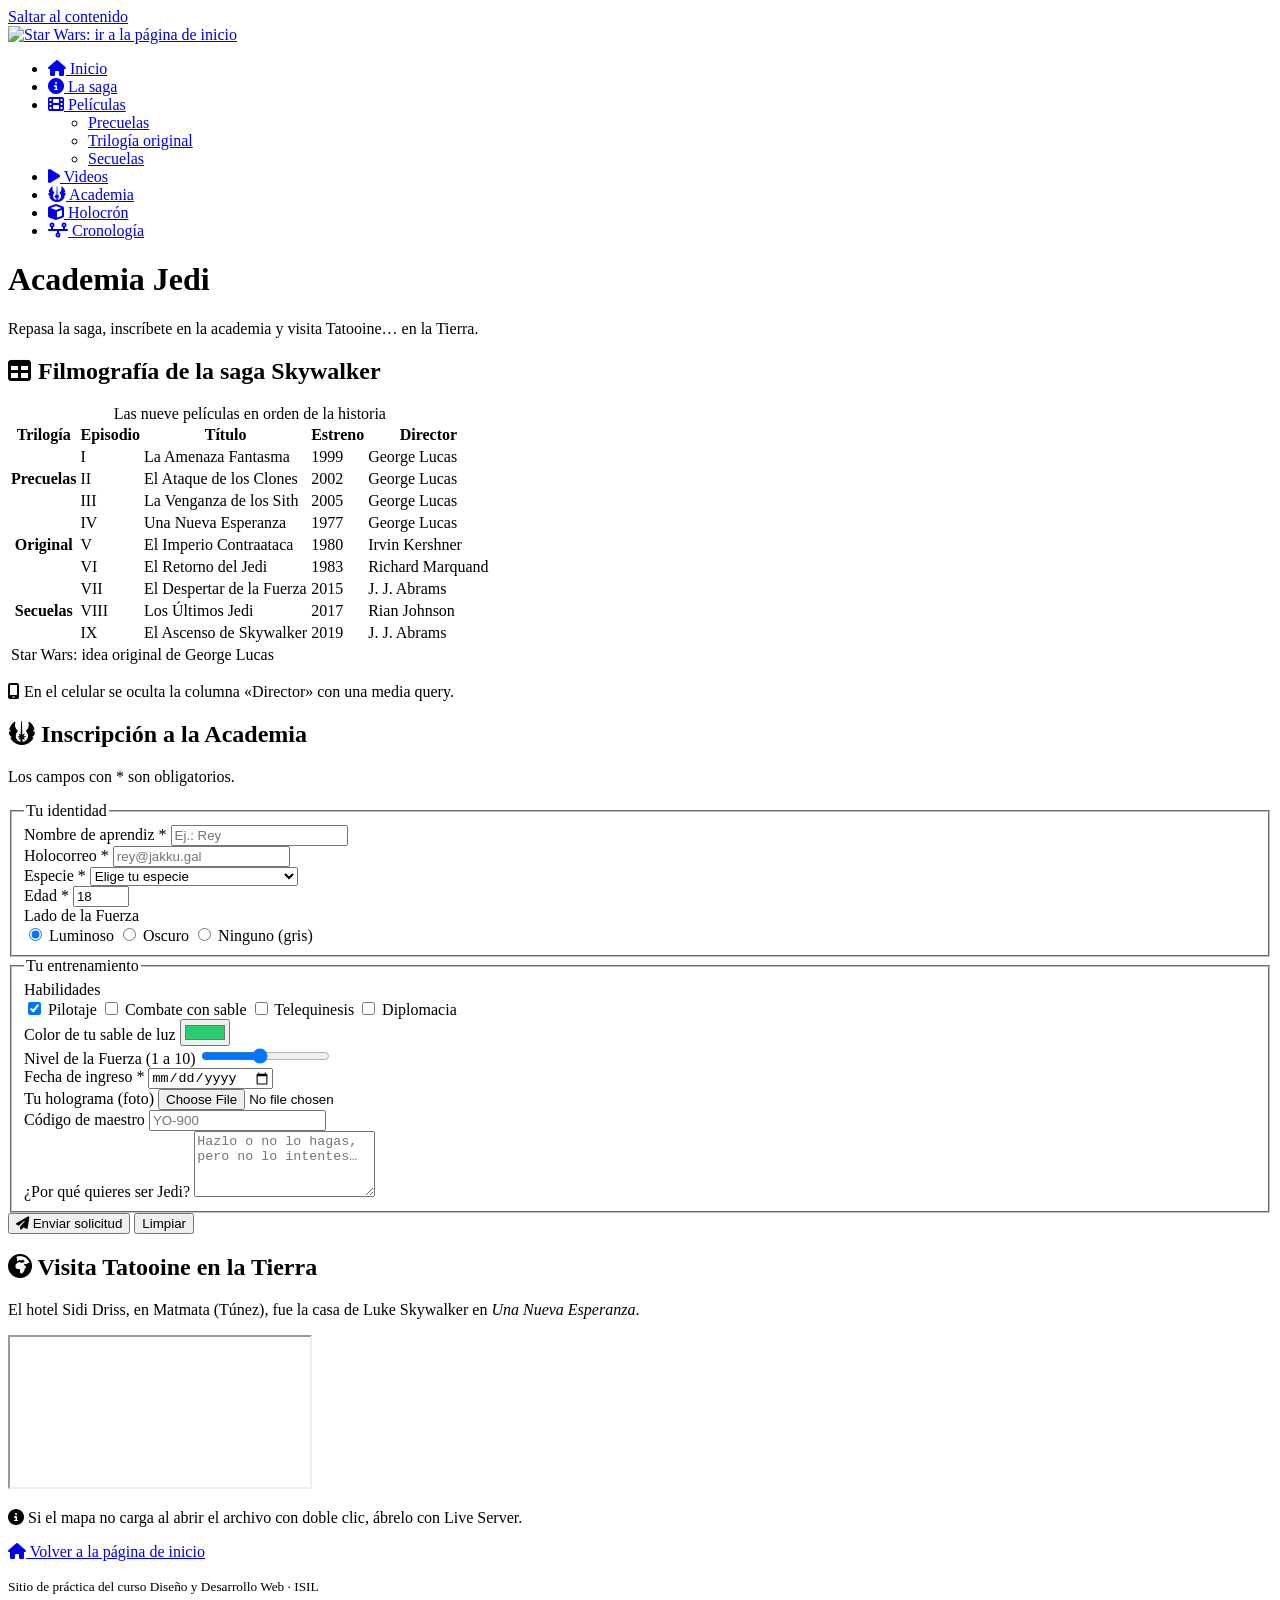
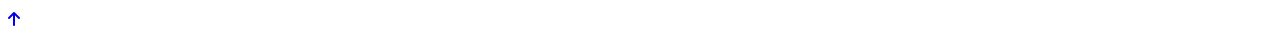
==== pages/academia.html @ 43bdc0f0 "Unir la rama sesion-11 a main" ====
<!DOCTYPE html>
<html lang="es">

<head>
  <!-- S9 · viewport: indispensable para que funcionen las media queries en el celular -->
  <meta charset="utf-8" />
  <meta name="viewport" content="width=device-width, initial-scale=1" />

  <title>Academia Jedi — Filmografía, inscripción y locaciones de Star Wars</title>
  <meta name="description" content="Tabla con las nueve películas de la saga Skywalker, formulario de inscripción a la Academia Jedi y el mapa de Tatooine en la Tierra." />

  <link rel="icon" type="image/png" href="../media/favicon/favicon-32.png" />
  <link rel="shortcut icon" type="image/x-icon" href="../media/favicon/favicon.ico" />

  <link rel="stylesheet"
        href="https://cdnjs.cloudflare.com/ajax/libs/font-awesome/6.5.1/css/all.min.css" />
  <link rel="stylesheet" href="../css/estilo.css" />
</head>

<body>

  <a href="#contenido" class="saltar">Saltar al contenido</a>

  <header id="cabecera">

    <a href="../index.html" class="marca">
      <img src="../media/img/logo-star-wars.png" alt="Star Wars: ir a la página de inicio" />
    </a>

    <nav id="menu" aria-label="Menú principal">
      <ul>
        <li><a href="../index.html">
          <i class="fa-solid fa-house" aria-hidden="true"></i> Inicio</a></li>
        <li><a href="../index.html#sobre">
          <i class="fa-solid fa-circle-info" aria-hidden="true"></i> La saga</a></li>
        <li class="con-submenu">
          <a href="peliculas.html">
            <i class="fa-solid fa-film" aria-hidden="true"></i> Películas</a>
          <ul class="submenu">
            <li><a href="peliculas.html#precuelas">Precuelas</a></li>
            <li><a href="peliculas.html#originales">Trilogía original</a></li>
            <li><a href="peliculas.html#secuelas">Secuelas</a></li>
          </ul>
        </li>
        <li><a href="videos.html">
          <i class="fa-solid fa-play" aria-hidden="true"></i> Videos</a></li>
        <!-- S9 · página nueva -->
        <li><a href="academia.html" aria-current="page">
          <i class="fa-solid fa-jedi" aria-hidden="true"></i> Academia</a></li>
        <!-- S10 · página nueva -->
        <li><a href="holocron.html">
          <i class="fa-solid fa-cube" aria-hidden="true"></i> Holocrón</a></li>
        <!-- S11 · página nueva -->
        <li><a href="cronologia.html"><i class="fa-solid fa-timeline" aria-hidden="true"></i> Cronología</a></li>
      </ul>
    </nav>
  </header>


  <main id="contenido">

    <h1 class="titulo-pagina">Academia Jedi</h1>
    <p class="intro-pagina">Repasa la saga, inscríbete en la academia y visita Tatooine… en la Tierra.</p>


    <!-- =================================================================
         S9 · TABLA
         caption · thead · tbody · tfoot · th con scope
         rowspan: la celda «Trilogía» ocupa 3 filas
         ================================================================= -->
    <section id="filmografia" class="seccion">
      <h2><i class="fa-solid fa-table" aria-hidden="true"></i> Filmografía de la saga Skywalker</h2>

      <div class="tabla-scroll">
        <table class="tabla-saga">
          <caption>Las nueve películas en orden de la historia</caption>

          <thead>
            <tr>
              <th scope="col">Trilogía</th>
              <th scope="col">Episodio</th>
              <th scope="col">Título</th>
              <th scope="col">Estreno</th>
              <th scope="col" class="opcional">Director</th>
            </tr>
          </thead>

          <!-- Un tbody por trilogía: así la cebra (nth-child) empieza de nuevo en cada grupo -->
          <tbody>
            <tr>
              <th scope="rowgroup" rowspan="3">Precuelas</th>
              <td>I</td><td>La Amenaza Fantasma</td><td>1999</td><td class="opcional">George Lucas</td>
            </tr>
            <tr><td>II</td><td>El Ataque de los Clones</td><td>2002</td><td class="opcional">George Lucas</td></tr>
            <tr><td>III</td><td>La Venganza de los Sith</td><td>2005</td><td class="opcional">George Lucas</td></tr>
          </tbody>

          <tbody>
            <tr>
              <th scope="rowgroup" rowspan="3">Original</th>
              <td>IV</td><td>Una Nueva Esperanza</td><td>1977</td><td class="opcional">George Lucas</td>
            </tr>
            <tr><td>V</td><td>El Imperio Contraataca</td><td>1980</td><td class="opcional">Irvin Kershner</td></tr>
            <tr><td>VI</td><td>El Retorno del Jedi</td><td>1983</td><td class="opcional">Richard Marquand</td></tr>
          </tbody>

          <tbody>
            <tr>
              <th scope="rowgroup" rowspan="3">Secuelas</th>
              <td>VII</td><td>El Despertar de la Fuerza</td><td>2015</td><td class="opcional">J. J. Abrams</td>
            </tr>
            <tr><td>VIII</td><td>Los Últimos Jedi</td><td>2017</td><td class="opcional">Rian Johnson</td></tr>
            <tr><td>IX</td><td>El Ascenso de Skywalker</td><td>2019</td><td class="opcional">J. J. Abrams</td></tr>
          </tbody>

          <tfoot>
            <tr>
              <td colspan="5">Star Wars: idea original de George Lucas</td>
            </tr>
          </tfoot>
        </table>
      </div>

      <p class="nota-tabla"><i class="fa-solid fa-mobile-screen" aria-hidden="true"></i>
        En el celular se oculta la columna «Director» con una media query.</p>
    </section>


    <!-- =================================================================
         S9 · FORMULARIO DE INSCRIPCIÓN
         action="gracias.html" + method="get": los datos viajan en la URL
         ================================================================= -->
    <section id="inscripcion" class="seccion">
      <h2><i class="fa-solid fa-jedi" aria-hidden="true"></i> Inscripción a la Academia</h2>
      <p>Los campos con <span class="obligatorio">*</span> son obligatorios.</p>

      <form class="formulario" name="academia" action="gracias.html" method="get">

        <fieldset>
          <legend>Tu identidad</legend>

          <div class="campo">
            <label for="nombre">Nombre de aprendiz <span class="obligatorio">*</span></label>
            <input type="text" id="nombre" name="nombre" placeholder="Ej.: Rey" required minlength="2" maxlength="40" />
          </div>

          <div class="campo">
            <label for="correo">Holocorreo <span class="obligatorio">*</span></label>
            <input type="email" id="correo" name="correo" placeholder="rey@jakku.gal" required />
          </div>

          <div class="campo">
            <label for="especie">Especie <span class="obligatorio">*</span></label>
            <select id="especie" name="especie" required>
              <option value="">Elige tu especie</option>
              <option value="humano">Humano</option>
              <option value="wookiee">Wookiee</option>
              <option value="twilek">Twi'lek</option>
              <option value="togruta">Togruta</option>
              <option value="droide">Droide (no aceptado… todavía)</option>
            </select>
          </div>

          <div class="campo">
            <label for="edad">Edad <span class="obligatorio">*</span></label>
            <!-- min y max: Yoda llegó a los 900 años -->
            <input type="number" id="edad" name="edad" value="18" min="8" max="900" required />
          </div>

          <div class="campo">
            <span class="etiqueta-grupo">Lado de la Fuerza</span>
            <div class="opciones">
              <label><input type="radio" name="lado" value="luminoso" checked /> Luminoso</label>
              <label><input type="radio" name="lado" value="oscuro" /> Oscuro</label>
              <label><input type="radio" name="lado" value="gris" /> Ninguno (gris)</label>
            </div>
          </div>
        </fieldset>


        <fieldset>
          <legend>Tu entrenamiento</legend>

          <div class="campo">
            <span class="etiqueta-grupo">Habilidades</span>
            <div class="opciones">
              <label><input type="checkbox" name="habilidades" value="pilotaje" checked /> Pilotaje</label>
              <label><input type="checkbox" name="habilidades" value="sable" /> Combate con sable</label>
              <label><input type="checkbox" name="habilidades" value="telequinesis" /> Telequinesis</label>
              <label><input type="checkbox" name="habilidades" value="diplomacia" /> Diplomacia</label>
            </div>
          </div>

          <div class="campo">
            <!-- type="color": se envía como hexadecimal, por ejemplo #2ecc71 -->
            <label for="sable">Color de tu sable de luz</label>
            <input type="color" id="sable" name="sable" value="#2ecc71" />
          </div>

          <div class="campo">
            <label for="nivel">Nivel de la Fuerza (1 a 10)</label>
            <input type="range" id="nivel" name="nivel" min="1" max="10" step="1" value="5" />
          </div>

          <div class="campo">
            <label for="ingreso">Fecha de ingreso <span class="obligatorio">*</span></label>
            <input type="date" id="ingreso" name="ingreso" min="2026-11-01" required />
          </div>

          <div class="campo">
            <label for="holograma">Tu holograma (foto)</label>
            <!-- accept="image/*": solo imágenes -->
            <input type="file" id="holograma" name="holograma" accept="image/*" />
          </div>

          <div class="campo">
            <label for="maestro">Código de maestro</label>
            <!-- pattern: dos letras mayúsculas, un guion y tres números (AB-123) -->
            <input type="text" id="maestro" name="maestro" placeholder="YO-900"
                   pattern="[A-Z]{2}-[0-9]{3}" title="Dos letras mayúsculas, guion y tres números" />
          </div>

          <div class="campo campo-ancho">
            <label for="motivo">¿Por qué quieres ser Jedi?</label>
            <textarea id="motivo" name="motivo" rows="4" maxlength="400"
                      placeholder="Hazlo o no lo hagas, pero no lo intentes…"></textarea>
          </div>
        </fieldset>

        <div class="botones">
          <button type="submit" class="boton-enviar"><i class="fa-solid fa-paper-plane" aria-hidden="true"></i> Enviar solicitud</button>
          <button type="reset" class="boton-limpiar">Limpiar</button>
        </div>
      </form>
    </section>


    <!-- =================================================================
         S9 · MAPA RESPONSIVE
         El hotel Sidi Driss (Matmata, Túnez) fue el hogar de Luke en Tatooine
         ================================================================= -->
    <section id="locacion" class="seccion">
      <h2><i class="fa-solid fa-earth-africa" aria-hidden="true"></i> Visita Tatooine en la Tierra</h2>
      <p>El hotel Sidi Driss, en Matmata (Túnez), fue la casa de Luke Skywalker en <em>Una Nueva Esperanza</em>.</p>

      <div class="mapa">
        <iframe src="https://www.google.com/maps?q=Hotel+Sidi+Driss,+Matmata,+Tunisia&amp;output=embed"
                title="Mapa del hotel Sidi Driss en Matmata, Túnez"
                loading="lazy" referrerpolicy="no-referrer-when-downgrade"></iframe>
      </div>

      <p class="nota-tabla"><i class="fa-solid fa-circle-info" aria-hidden="true"></i>
        Si el mapa no carga al abrir el archivo con doble clic, ábrelo con Live Server.</p>
    </section>

  </main>


  <footer id="pie">
    <p><a href="../index.html"><i class="fa-solid fa-house" aria-hidden="true"></i> Volver a la página de inicio</a></p>
    <p><small>Sitio de práctica del curso Diseño y Desarrollo Web · ISIL</small></p>
  </footer>

  <a href="#contenido" id="btn-arriba" aria-label="Volver arriba">
    <i class="fa-solid fa-arrow-up" aria-hidden="true"></i>
  </a>

</body>

</html>
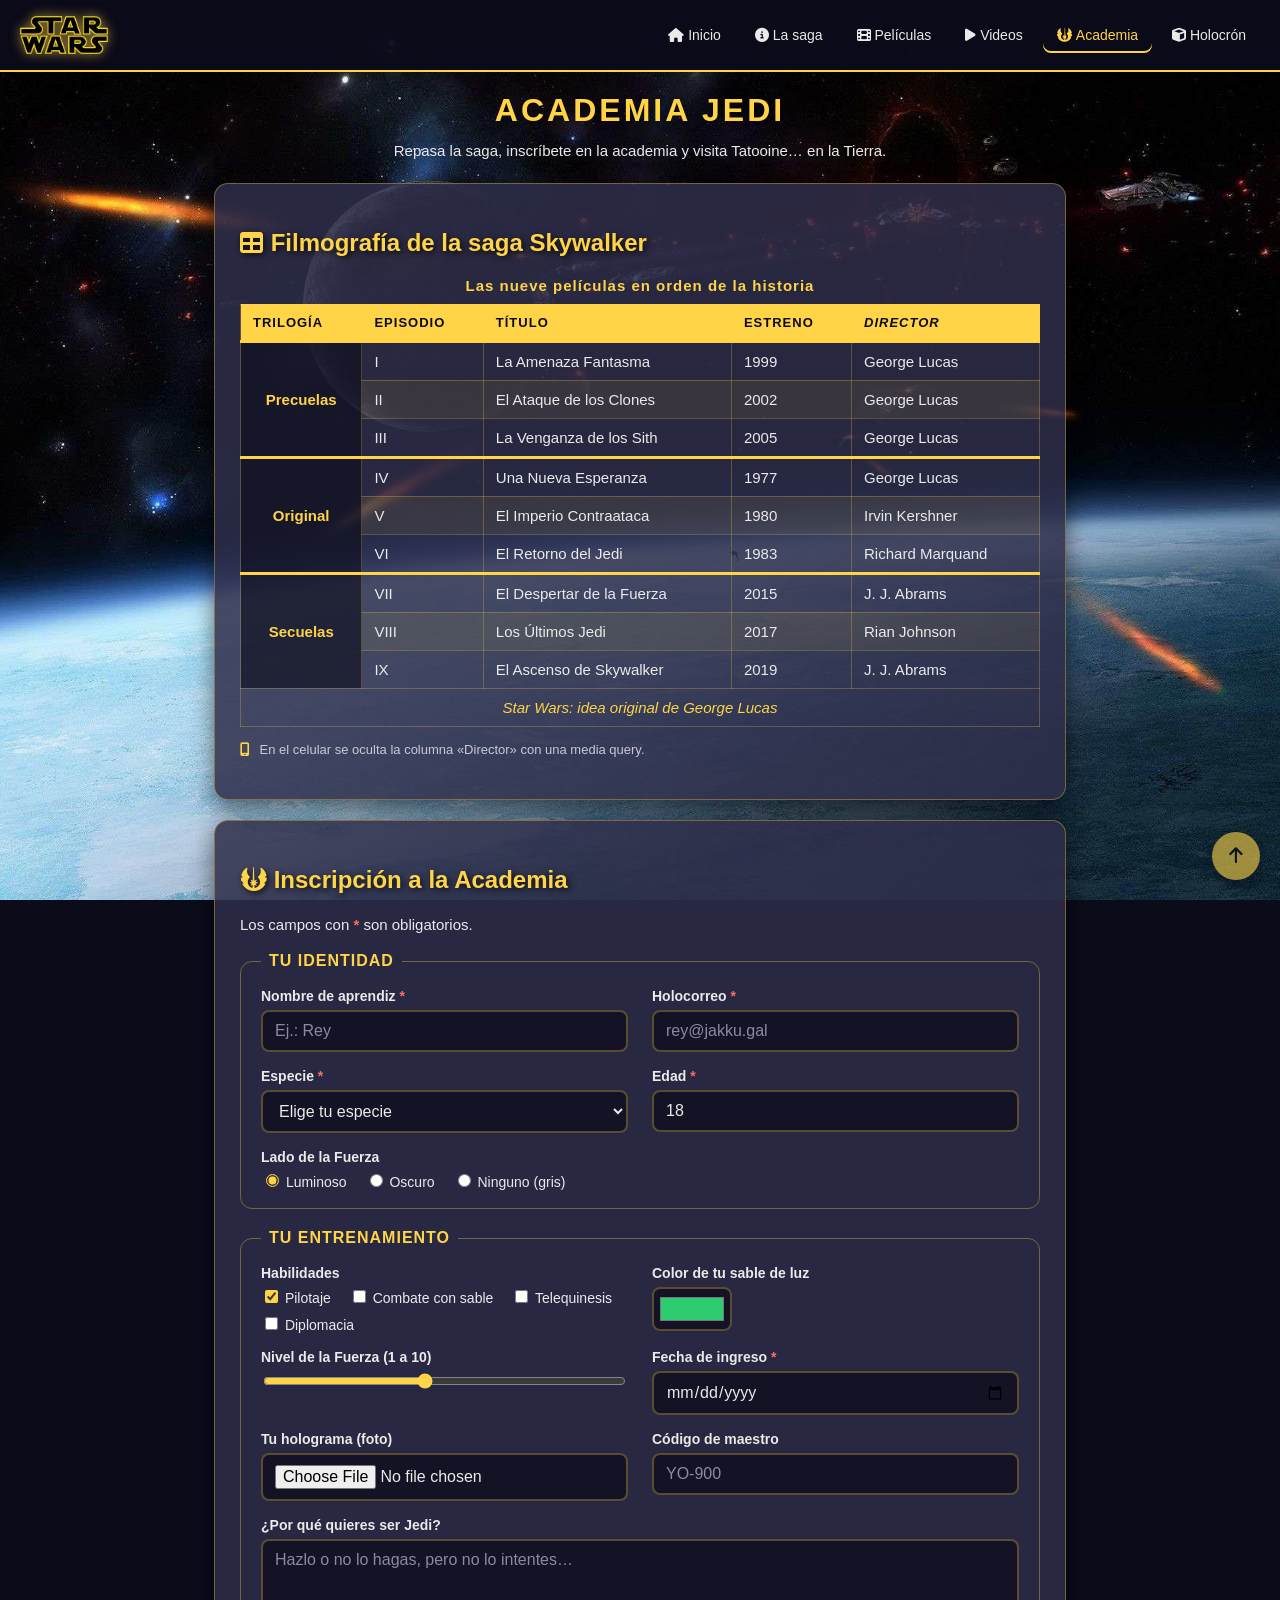
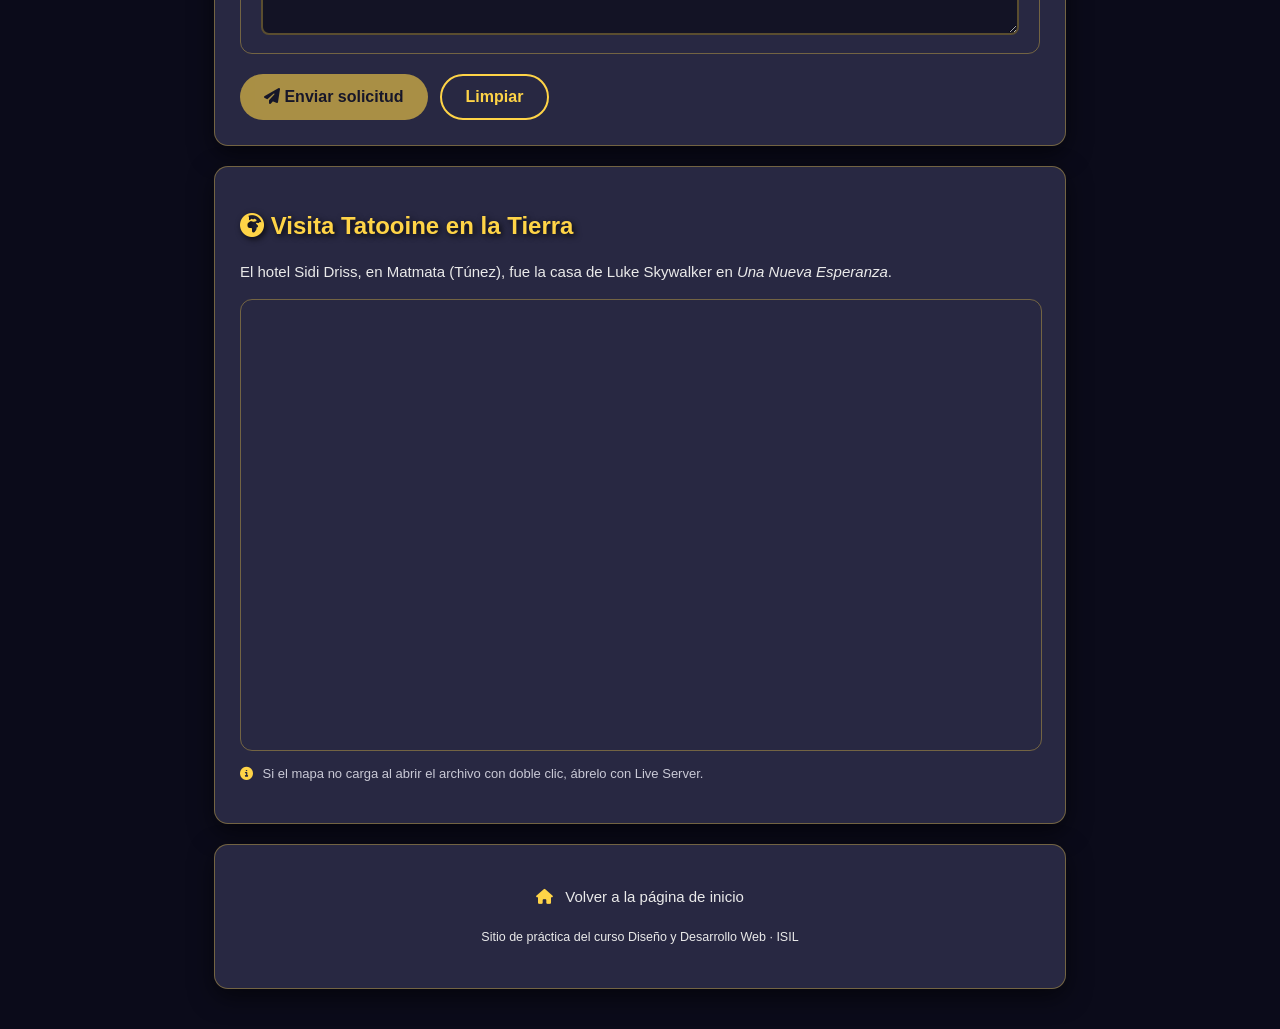
==== commit d723eeee: "Sesiones 6 a 10: sitio completo hasta CSS avanzado" ====
--- a/pages/academia.html
+++ b/pages/academia.html
@@ -50,8 +50,6 @@
         <!-- S10 · página nueva -->
         <li><a href="holocron.html">
           <i class="fa-solid fa-cube" aria-hidden="true"></i> Holocrón</a></li>
-        <!-- S11 · página nueva -->
-        <li><a href="cronologia.html"><i class="fa-solid fa-timeline" aria-hidden="true"></i> Cronología</a></li>
       </ul>
     </nav>
   </header>
--- a/css/estilo.css
+++ b/css/estilo.css
@@ -0,0 +1,1049 @@
+/* ESTILO.CSS · Sesión 6 = posicionamiento y efectos · Sesión 7 = semántica, accesibilidad y video */
+
+
+:root {
+  --color-fondo: #0B0B1A;
+  --color-texto: #EAEAEA;
+  --color-acento: #FFD447;
+  --color-caja: #2E2E4A;
+
+  --alto-menu: 70px;            /* Sesión 6: usado en calc() */
+
+  /* Sesión 6: capas z-index */
+  --z-video-fondo: -100;
+  --z-sello: 10;
+  --z-boton-arriba: 50;
+  --z-cabecera: 100;
+  --z-salto: 200;
+}
+
+
+/* ===== Base ===== */
+html {
+  scroll-behavior: smooth;      /* Sesión 6 */
+}
+
+body {
+  background-color: var(--color-fondo);
+  background-image: url("../media/img/space.jpg");   /* Sesión 7: ruta relativa */
+  background-repeat: no-repeat;
+  background-position: center top;
+  background-attachment: fixed;
+  background-size: cover;
+
+  color: var(--color-texto);
+  font-family: Verdana, Geneva, Tahoma, sans-serif;
+  margin: 0;
+  padding: 0 20px 20px;
+}
+
+p {
+  font-size: 15px;
+  line-height: 1.6;
+}
+
+h2 {
+  font-size: 24px;
+  color: var(--color-acento);
+  text-shadow: 2px 2px 6px rgba(0, 0, 0, 0.8);
+}
+
+
+/* =====================================================================
+   Sesión 7 · ACCESIBILIDAD
+   ===================================================================== */
+
+/* Visible solo al recibir foco */
+.saltar {
+  position: absolute;           /* Sesión 6 */
+  top: -60px;
+  left: 20px;
+  z-index: var(--z-salto);
+  background: var(--color-acento);
+  color: #0B0B1A !important;
+  padding: 10px 16px;
+  border-radius: 0 0 8px 8px;
+  font-weight: bold;
+  transition: top 0.2s ease;
+}
+
+.saltar:focus {
+  top: 0;
+}
+
+/* Foco visible con teclado */
+a:focus-visible,
+.pelicula:focus-visible,
+button:focus-visible {
+  outline: 3px solid var(--color-acento);
+  outline-offset: 3px;
+}
+
+/* Texto solo para lectores de pantalla */
+.solo-lector {
+  position: absolute;
+  width: 1px;
+  height: 1px;
+  overflow: hidden;
+  clip: rect(0 0 0 0);
+  white-space: nowrap;
+}
+
+
+/* =====================================================================
+   Sesión 6 + Sesión 7 · CABECERA (header) PEGAJOSA CON MENÚ (nav)
+   ===================================================================== */
+#cabecera {
+  position: sticky;             /* Sesión 6 */
+  top: 0;
+  z-index: var(--z-cabecera);
+
+  display: flex;
+  align-items: center;
+  justify-content: space-between;
+  flex-wrap: wrap;
+  gap: 10px;
+
+  min-height: var(--alto-menu);
+  margin: 0 -20px 20px;
+  padding: 0 20px;
+  background-color: rgba(11, 11, 26, 0.95);
+  border-bottom: 2px solid var(--color-acento);
+}
+
+#cabecera .marca img {
+  height: 38px;
+  width: auto;
+  display: block;
+  filter: drop-shadow(0 0 6px rgba(255, 212, 71, 0.6));   /* Sesión 6 */
+}
+
+#menu ul {
+  list-style: none;
+  margin: 0;
+  padding: 0;
+  display: flex;
+  flex-wrap: wrap;
+  gap: 6px;
+}
+
+#menu li {
+  position: relative;           /* Sesión 6: referencia del submenú */
+}
+
+#menu a {
+  display: block;
+  padding: 10px 14px;
+  border-radius: 8px;
+  font-size: 14px;
+  /* Sesión 6: transición múltiple */
+  transition-property: color, background-color;
+  transition-duration: 300ms, 400ms;
+  transition-timing-function: ease-in, ease-out;
+}
+
+a:link,
+a:visited {
+  color: var(--color-texto);
+  text-decoration: none;
+}
+
+#menu a:hover,
+#menu a:focus-visible {
+  background-color: var(--color-acento);
+  color: #0B0B1A;
+}
+
+#menu a:active {
+  background-color: #E0B400;
+}
+
+/* Sesión 7: página actual */
+#menu a[aria-current="page"] {
+  color: var(--color-acento);
+  box-shadow: inset 0 -2px 0 var(--color-acento);
+}
+
+/* Submenú */
+#menu .submenu {
+  display: flex;
+  flex-direction: column;
+  position: absolute;           /* Sesión 6 */
+  top: 100%;
+  left: 0;
+  min-width: 200px;
+  padding: 6px;
+  background-color: #1A1A33;
+  border: 1px solid var(--color-acento);
+  border-radius: 8px;
+  box-shadow: 0 8px 20px rgba(0, 0, 0, 0.6);
+
+  /* Sesión 6: opacidad + transform en vez de display: none */
+  opacity: 0;
+  visibility: hidden;
+  transform: translateY(-8px);
+  transition: opacity 0.25s ease, transform 0.25s ease, visibility 0.25s;
+}
+
+#menu .con-submenu:hover .submenu,
+#menu .con-submenu:focus-within .submenu {   /* Sesión 7: teclado */
+  opacity: 1;
+  visibility: visible;
+  transform: translateY(0);
+}
+
+
+/* =====================================================================
+   SECCIONES
+   ===================================================================== */
+.seccion,
+#pie {
+  background-color: rgba(46, 46, 74, 0.85);
+  padding: 25px;
+  margin: 20px auto;
+  max-width: 800px;
+  width: calc(100% - 50px);     /* Sesión 6 */
+  border: 1px solid rgba(255, 212, 71, 0.35);
+  border-radius: 14px;
+  box-shadow: 0 8px 24px rgba(0, 0, 0, 0.55);
+}
+
+/* Sesión 6: el ancla no queda bajo la cabecera */
+.seccion,
+#inicio,
+#contenido {
+  scroll-margin-top: calc(var(--alto-menu) + 20px);
+}
+
+
+/* ===== Portada ===== */
+#inicio {
+  text-align: center;
+  padding: 30px 20px 25px;
+  border-bottom: 3px solid var(--color-acento);
+  max-width: 900px;
+  margin: 0 auto;
+}
+
+#inicio h1 {
+  margin: 0;
+}
+
+#inicio h1 img {
+  max-width: 100%;
+  height: auto;
+  /* Sesión 6 */
+  filter: drop-shadow(0 0 18px rgba(255, 212, 71, 0.45));
+  transition: transform 0.6s ease, filter 0.6s ease;
+}
+
+#inicio h1 img:hover {
+  transform: scale(1.05);       /* Sesión 6 */
+  filter: drop-shadow(0 0 28px rgba(255, 212, 71, 0.8)) brightness(115%);
+}
+
+
+/* ===== Listas (Sesión 5) ===== */
+.lista-datos {
+  list-style-type: square;
+  line-height: 1.9;
+}
+
+.lista-datos li::marker,
+.lista-orden li::marker {
+  color: var(--color-acento);
+  font-weight: bold;
+}
+
+.lista-orden {
+  list-style-type: upper-roman;
+  line-height: 1.9;
+}
+
+
+/* =====================================================================
+   Sesión 6 · LA NAVE: aspect-ratio + object-fit + posición absoluta
+   ===================================================================== */
+.marco-nave {
+  position: relative;
+  margin: 0;
+}
+
+.marco-nave img {
+  display: block;
+  width: 100%;
+  aspect-ratio: 16 / 9;         /* Sesión 6 */
+  object-fit: cover;            /* Sesión 6 */
+  border-radius: 16px;
+}
+
+.sello {
+  position: absolute;           /* Sesión 6 */
+  top: 14px;
+  right: 14px;
+  z-index: var(--z-sello);
+  background: var(--color-acento);
+  color: #0B0B1A;
+  font-weight: bold;
+  font-size: 13px;
+  padding: 6px 12px;
+  border-radius: 20px;
+  transform: rotate(6deg);      /* Sesión 6 */
+}
+
+.marco-nave figcaption {
+  font-size: 13px;
+  color: #C9C9D6;
+  margin-top: 8px;
+}
+
+
+/* ===== Sesión 7 · aside ===== */
+.dato-curioso {
+  max-width: 800px;
+  width: calc(100% - 50px);
+  margin: 20px auto;
+  padding: 18px 25px;
+  border: 2px dashed var(--color-acento);
+  border-radius: 14px;
+  background: rgba(11, 11, 26, 0.7);
+}
+
+.dato-curioso h2 {
+  font-size: 18px;
+  margin-top: 0;
+}
+
+
+/* ===== Cita ===== */
+#cita {
+  width: 60%;
+  margin: 40px auto;
+  padding: 20px;
+  text-align: center;
+  border: 2px dashed var(--color-acento);
+  border-radius: 40px;
+}
+
+#cita p {
+  font-style: italic;
+  font-size: 20px;
+  color: var(--color-acento);
+  margin: 0;
+  text-shadow: 0 0 14px rgba(255, 212, 71, 0.7);
+}
+
+
+/* ===== Enlaces externos ===== */
+.lista-enlaces {
+  list-style: none;
+  padding: 0;
+}
+
+.lista-enlaces li {
+  margin-bottom: 10px;
+}
+
+.lista-enlaces a {
+  color: var(--color-acento);
+  border-bottom: 1px dashed transparent;
+  transition: border-color 0.3s ease;
+}
+
+.lista-enlaces a:hover {
+  border-bottom-color: var(--color-acento);
+}
+
+.lista-enlaces i {
+  font-size: 11px;
+  margin-left: 4px;
+}
+
+
+/* =====================================================================
+   Sesión 7 · PIE (footer + address)
+   ===================================================================== */
+#pie {
+  text-align: center;
+}
+
+#pie address {
+  font-style: normal;
+}
+
+#pie i {
+  color: var(--color-acento);
+  margin-right: 8px;
+}
+
+#pie .redes a {
+  display: inline-block;
+  color: var(--color-acento);
+  margin: 0 12px;
+  font-size: 30px;
+  transition: transform 0.3s ease, color 0.3s ease;
+}
+
+#pie .redes a:hover {
+  color: #FFFFFF;
+  transform: translateY(-4px) rotate(-8deg);   /* Sesión 6 */
+}
+
+
+/* =====================================================================
+   Sesión 6 · BOTÓN "VOLVER ARRIBA" (fixed)
+   ===================================================================== */
+#btn-arriba {
+  position: fixed;              /* Sesión 6 */
+  right: 20px;
+  bottom: 20px;
+  z-index: var(--z-boton-arriba);
+
+  width: 48px;
+  height: 48px;
+  display: flex;
+  align-items: center;
+  justify-content: center;
+  border-radius: 50%;
+  background: var(--color-acento);
+  color: #0B0B1A;
+  font-size: 18px;
+  box-shadow: 0 4px 14px rgba(0, 0, 0, 0.6);
+
+  opacity: 0.6;                 /* Sesión 6 */
+  transition: opacity 0.3s ease, transform 0.3s ease;
+}
+
+#btn-arriba:hover,
+#btn-arriba:focus-visible {
+  opacity: 1;
+  transform: scale(1.15);
+}
+
+
+/* =====================================================================
+   PÁGINA PELÍCULAS · TARJETAS
+   ===================================================================== */
+.titulo-pagina {
+  text-align: center;
+  font-size: 32px;
+  margin: 10px 0 0;
+  color: var(--color-acento);
+  text-transform: uppercase;
+  letter-spacing: 3px;
+}
+
+.intro-pagina {
+  text-align: center;
+  max-width: 700px;
+  margin: 10px auto 0;
+}
+
+.trilogia h2 {
+  text-align: center;
+}
+
+.contenedor-tarjetas {
+  display: flex;
+  flex-wrap: wrap;
+  justify-content: center;
+  gap: 18px;
+}
+
+.pelicula {
+  position: relative;           /* Sesión 6 */
+  flex-basis: 220px;
+  background-color: var(--color-caja);
+  border: 1px solid rgba(255, 212, 71, 0.25);
+  border-radius: 12px;
+  overflow: hidden;
+  box-shadow: 0 4px 14px rgba(0, 0, 0, 0.5);
+  /* Sesión 6: propiedad duración ritmo retraso */
+  transition: transform 300ms ease-out 0s, box-shadow 300ms ease-out;
+}
+
+.pelicula img {
+  display: block;
+  width: 100%;
+  aspect-ratio: 4 / 3;          /* Sesión 6 */
+  object-fit: cover;            /* Sesión 6 */
+  filter: grayscale(100%) brightness(70%);    /* Sesión 6 */
+  transition: filter 0.5s ease;
+}
+
+.pelicula .texto {
+  padding: 12px 15px 15px;
+  text-align: center;
+}
+
+.pelicula h3 {
+  color: var(--color-acento);
+  margin: 0 0 6px;
+  font-size: 16px;
+}
+
+.pelicula p {
+  margin: 0;
+  font-size: 14px;
+}
+
+.pelicula .episodio {
+  position: absolute;           /* Sesión 6 */
+  top: 10px;
+  left: 10px;
+  z-index: var(--z-sello);
+  background: rgba(11, 11, 26, 0.85);
+  color: var(--color-acento);
+  font-weight: bold;
+  font-size: 12px;
+  padding: 4px 10px;
+  border-radius: 12px;
+}
+
+/* Sesión 7: hover o foco con Tab */
+.pelicula:hover,
+.pelicula:focus-visible {
+  transform: translateY(-8px) scale(1.03);
+  box-shadow: 0 14px 28px rgba(0, 0, 0, 0.7), 0 0 0 2px var(--color-acento);
+}
+
+.pelicula:hover img,
+.pelicula:focus-visible img {
+  filter: grayscale(0%) brightness(100%);
+}
+
+/* Sesión 6: color por trilogía */
+.precuelas .pelicula img { --tono: 160deg; }
+.secuelas .pelicula img  { --tono: 300deg; }
+
+.precuelas .pelicula:hover img,
+.secuelas .pelicula:hover img,
+.precuelas .pelicula:focus-visible img,
+.secuelas .pelicula:focus-visible img {
+  filter: hue-rotate(var(--tono));
+}
+
+
+/* ===== Sesión 6 · Laboratorio ===== */
+.laboratorio {
+  display: grid;
+  grid-template-columns: repeat(auto-fill, minmax(150px, 1fr));
+  gap: 14px;
+}
+
+.laboratorio figure {
+  margin: 0;
+  text-align: center;
+}
+
+.laboratorio img {
+  width: 100%;
+  aspect-ratio: 1 / 1;
+  object-fit: cover;
+  border-radius: 10px;
+  transition: transform 0.4s ease;
+}
+
+.laboratorio figcaption {
+  font-family: "Courier New", monospace;
+  font-size: 12px;
+  color: var(--color-acento);
+  margin-top: 6px;
+}
+
+.f-sepia     { filter: sepia(90%); }
+.f-gris      { filter: grayscale(80%); }
+.f-brillo    { filter: brightness(40%); }
+.f-blur      { filter: blur(3px); }
+.f-hue       { filter: hue-rotate(180deg); }
+.f-invertir  { filter: invert(100%); }
+
+.t-rotar:hover     { transform: rotate(30deg); }
+.t-escalar:hover   { transform: scale(0.6, 0.8); }
+.t-sesgar:hover    { transform: skew(20deg, 10deg); }
+.t-trasladar:hover { transform: translate(20px, -15px); }
+
+/* Sesión 6 · object-fit */
+.comparar-fit {
+  display: flex;
+  flex-wrap: wrap;
+  gap: 14px;
+  justify-content: center;
+}
+
+.comparar-fit figure {
+  margin: 0;
+  text-align: center;
+}
+
+.comparar-fit img {
+  width: 200px;
+  height: 200px;
+  background: #0B0B1A;
+  border: 1px solid rgba(255, 212, 71, 0.4);
+  border-radius: 8px;
+}
+
+.comparar-fit figcaption {
+  font-family: "Courier New", monospace;
+  font-size: 12px;
+  color: var(--color-acento);
+  margin-top: 6px;
+}
+
+.fit-fill    { object-fit: fill; }
+.fit-contain { object-fit: contain; }
+.fit-cover   { object-fit: cover; }
+
+
+/* =====================================================================
+   Sesión 7 · PÁGINA VIDEOS
+   ===================================================================== */
+
+/* Video de fondo */
+#fondo {
+  position: fixed;
+  top: 50%;
+  left: 50%;
+  min-width: 100%;
+  min-height: 100%;
+  width: auto;
+  height: auto;
+  transform: translateX(-50%) translateY(-50%);
+  z-index: var(--z-video-fondo);
+  object-fit: cover;
+  opacity: 0.55;                /* Sesión 6 */
+}
+
+/* YouTube responsive: 56.25% = 16:9 */
+.video-responsive {
+  position: relative;
+  padding-bottom: 56.25%;
+  height: 0;
+  overflow: hidden;
+  border-radius: 12px;
+}
+
+.video-responsive iframe {
+  position: absolute;
+  top: 0;
+  left: 0;
+  width: 100%;
+  height: 100%;
+  border: 0;
+}
+
+/* Sesión 6: alternativa con aspect-ratio */
+.video-moderno {
+  width: 100%;
+  aspect-ratio: 16 / 9;
+  border: 0;
+  border-radius: 12px;
+}
+
+/* <video> fluido */
+.video-local {
+  display: block;
+  width: 100%;
+  max-width: 640px;
+  height: auto;
+  margin: 0 auto;
+  border-radius: 12px;
+  background: #000;
+}
+
+.nota-codigo {
+  font-family: "Courier New", monospace;
+  font-size: 13px;
+  background: rgba(11, 11, 26, 0.8);
+  padding: 10px 14px;
+  border-radius: 8px;
+  overflow-x: auto;
+  white-space: pre;
+  color: var(--color-acento);
+}
+
+/* Sesión 7 · Aviso file:// */
+.aviso {
+  margin: 20px 0;
+  padding: 12px 16px;
+  border-left: 5px solid var(--color-acento);
+  border-radius: 8px;
+  background: rgba(255, 212, 71, 0.08);
+  line-height: 1.6;
+}
+
+.aviso p {
+  margin: 0;
+}
+
+
+/* Sesión 7: enlaces subrayados en el texto */
+.seccion p a,
+.dato-curioso p a,
+#pie address a {
+  color: var(--color-acento);
+  text-decoration: underline;
+  text-underline-offset: 3px;
+}
+
+.seccion p a:hover,
+#pie address a:hover {
+  text-decoration-thickness: 2px;
+}
+
+
+/* #####################################################################
+   SESIÓN 9 · TABLAS, FORMULARIOS, MAPAS Y MEDIA QUERIES
+   ##################################################################### */
+
+
+/* ===== Tabla · propiedades propias de las tablas ===== */
+.tabla-scroll {
+  overflow-x: auto;               /* si no cabe, se desliza de costado */
+}
+
+.tabla-saga {
+  width: 100%;
+  border-collapse: collapse;      /* une los bordes de celdas vecinas */
+  font-size: 15px;
+}
+
+.tabla-saga caption {
+  caption-side: top;              /* título arriba (bottom = abajo) */
+  margin-bottom: 10px;
+  color: var(--color-acento);
+  font-weight: bold;
+  letter-spacing: 1px;
+}
+
+.tabla-saga th,
+.tabla-saga td {
+  padding: 10px 12px;
+  border: 1px solid rgba(255, 212, 71, 0.25);
+  text-align: left;
+}
+
+.tabla-saga thead th {
+  background-color: var(--color-acento);
+  color: #0B0B1A;
+  text-transform: uppercase;
+  font-size: 13px;
+  letter-spacing: 1px;
+}
+
+/* La celda «Trilogía» (rowspan=3), centrada en vertical */
+.tabla-saga tbody th {
+  vertical-align: middle;
+  text-align: center;
+  color: var(--color-acento);
+  background-color: rgba(11, 11, 26, 0.6);
+}
+
+.tabla-saga tfoot td {
+  text-align: center;
+  font-style: italic;
+  color: var(--color-acento);
+}
+
+
+/* ===== Seudoclases child ===== */
+
+/* Cebra: filas pares de cada trilogía */
+.tabla-saga tbody tr:nth-child(even) {
+  background-color: rgba(255, 212, 71, 0.08);
+}
+
+/* Primera fila de cada trilogía: línea superior marcada */
+.tabla-saga tbody tr:first-child {
+  border-top: 3px solid var(--color-acento);
+}
+
+/* Última columna de la cabecera (Director) en cursiva */
+.tabla-saga thead th:last-child {
+  font-style: italic;
+}
+
+/* Fila resaltada al pasar el mouse */
+.tabla-saga tbody tr {
+  transition: background-color 0.2s ease;
+}
+
+.tabla-saga tbody tr:hover {
+  background-color: rgba(255, 212, 71, 0.2);
+}
+
+.nota-tabla {
+  font-size: 13px;
+  color: #C9C9D6;
+}
+
+.nota-tabla i {
+  color: var(--color-acento);
+  margin-right: 6px;
+}
+
+
+/* ===== Formulario ===== */
+.formulario fieldset {
+  min-width: 0;                  /* el fieldset por defecto no se encoge: así no desborda en celular */
+  display: flex;
+  flex-wrap: wrap;
+  gap: 16px 24px;
+  margin: 0 0 20px;
+  padding: 18px 20px;
+  border: 1px solid rgba(255, 212, 71, 0.35);
+  border-radius: 12px;
+}
+
+.formulario legend {
+  padding: 0 8px;
+  color: var(--color-acento);
+  font-weight: bold;
+  text-transform: uppercase;
+  letter-spacing: 1px;
+}
+
+.campo {
+  flex: 1 1 240px;
+  display: flex;
+  flex-direction: column;
+  gap: 6px;
+}
+
+.campo-ancho {
+  flex-basis: 100%;
+}
+
+.campo label,
+.etiqueta-grupo {
+  font-weight: bold;
+  font-size: 14px;
+}
+
+.formulario input,
+.formulario select,
+.formulario textarea {
+  padding: 10px 12px;
+  border: 2px solid rgba(255, 212, 71, 0.3);
+  border-radius: 8px;
+  background-color: rgba(11, 11, 26, 0.7);
+  color: var(--color-texto);
+  font: inherit;
+  transition: border-color 0.2s ease, box-shadow 0.2s ease;
+}
+
+.formulario input::placeholder,
+.formulario textarea::placeholder {
+  color: #8A8AA0;
+}
+
+.formulario input[type="radio"],
+.formulario input[type="checkbox"],
+.formulario input[type="range"] {
+  padding: 0;
+  border: none;
+  accent-color: var(--color-acento);
+}
+
+/* El selector de color como una muestra grande */
+.formulario input[type="color"] {
+  width: 80px;
+  height: 44px;
+  padding: 4px;
+  cursor: pointer;
+}
+
+.opciones {
+  display: flex;
+  flex-wrap: wrap;
+  gap: 8px 18px;
+}
+
+.opciones label {
+  font-weight: normal;
+}
+
+.obligatorio {
+  color: #FF6B6B;
+  font-weight: bold;
+}
+
+.formulario input:focus,
+.formulario select:focus,
+.formulario textarea:focus {
+  outline: none;
+  border-color: var(--color-acento);
+  box-shadow: 0 0 0 3px rgba(255, 212, 71, 0.3);
+}
+
+
+/* ===== Validación · :user-invalid, :user-valid, :out-of-range ===== */
+/* :user-invalid marca el error solo después de que la persona escribe */
+.formulario input:user-invalid,
+.formulario select:user-invalid {
+  border-color: #FF6B6B;
+  background-color: rgba(255, 107, 107, 0.12);
+}
+
+.formulario input:user-valid,
+.formulario select:user-valid {
+  border-color: #2ECC71;
+}
+
+.formulario input:out-of-range {
+  border-color: #FF6B6B;
+}
+
+.formulario:invalid .boton-enviar {
+  opacity: 0.6;
+}
+
+
+/* ===== Botones ===== */
+.botones {
+  display: flex;
+  flex-wrap: wrap;
+  gap: 12px;
+}
+
+.boton-enviar,
+.boton-limpiar,
+.boton-volver {
+  padding: 12px 24px;
+  border: none;
+  border-radius: 30px;
+  font: inherit;
+  font-weight: bold;
+  cursor: pointer;
+  transition: transform 0.2s ease, box-shadow 0.2s ease;
+}
+
+.boton-enviar,
+.boton-volver {
+  background-color: var(--color-acento);
+  color: #0B0B1A !important;
+}
+
+.boton-limpiar {
+  background-color: transparent;
+  border: 2px solid var(--color-acento);
+  color: var(--color-acento);
+}
+
+.boton-enviar:hover,
+.boton-volver:hover {
+  transform: translateY(-2px);
+  box-shadow: 0 0 18px rgba(255, 212, 71, 0.6);
+}
+
+
+/* ===== Mapa responsive ===== */
+.mapa {
+  width: 100%;
+  aspect-ratio: 16 / 9;
+  border-radius: 12px;
+  overflow: hidden;
+  border: 1px solid rgba(255, 212, 71, 0.35);
+}
+
+.mapa iframe {
+  width: 100%;
+  height: 100%;
+  border: 0;
+}
+
+
+/* ===== Página de gracias ===== */
+.gracias {
+  text-align: center;
+  margin-top: 60px;
+}
+
+.icono-gracias {
+  font-size: 60px;
+  color: var(--color-acento);
+}
+
+.gracias code {
+  background-color: rgba(11, 11, 26, 0.8);
+  color: var(--color-acento);
+  padding: 2px 6px;
+  border-radius: 4px;
+}
+
+
+/* =====================================================================
+   MEDIA QUERIES · al final del archivo (desktop first: max-width)
+   ===================================================================== */
+
+/* Tablet: 768px o menos */
+@media screen and (max-width: 768px) {
+
+  #cabecera {
+    justify-content: center;
+  }
+
+  #menu ul {
+    justify-content: center;
+  }
+
+  /* Se oculta la columna Director (clase .opcional) */
+  .tabla-saga .opcional {
+    display: none;
+  }
+
+  .mapa {
+    aspect-ratio: 4 / 3;
+  }
+
+  .titulo-pagina {
+    font-size: 26px;
+  }
+}
+
+/* Celular: 480px o menos */
+@media screen and (max-width: 480px) {
+
+  body {
+    padding: 0 10px 10px;
+  }
+
+  /* El menú deja de estar pegado arriba y se apila en columna.
+     El margen negativo se ajusta al nuevo padding del body (10px) */
+  #cabecera {
+    position: static;
+    flex-direction: column;
+    margin: 0 -10px 20px;
+  }
+
+  .tabla-saga {
+    font-size: 13px;
+  }
+
+  #menu ul {
+    flex-direction: column;
+    align-items: stretch;
+    text-align: center;
+  }
+
+  .seccion,
+  #pie {
+    width: auto;
+    padding: 18px 14px;
+  }
+
+  /* El formulario pasa a una sola columna */
+  .formulario fieldset {
+    flex-direction: column;
+  }
+
+  /* En columna, flex-basis se aplicaría a la ALTURA: se vuelve a auto */
+  .campo {
+    flex-basis: auto;
+  }
+
+  .botones button {
+    flex: 1 1 100%;
+  }
+}
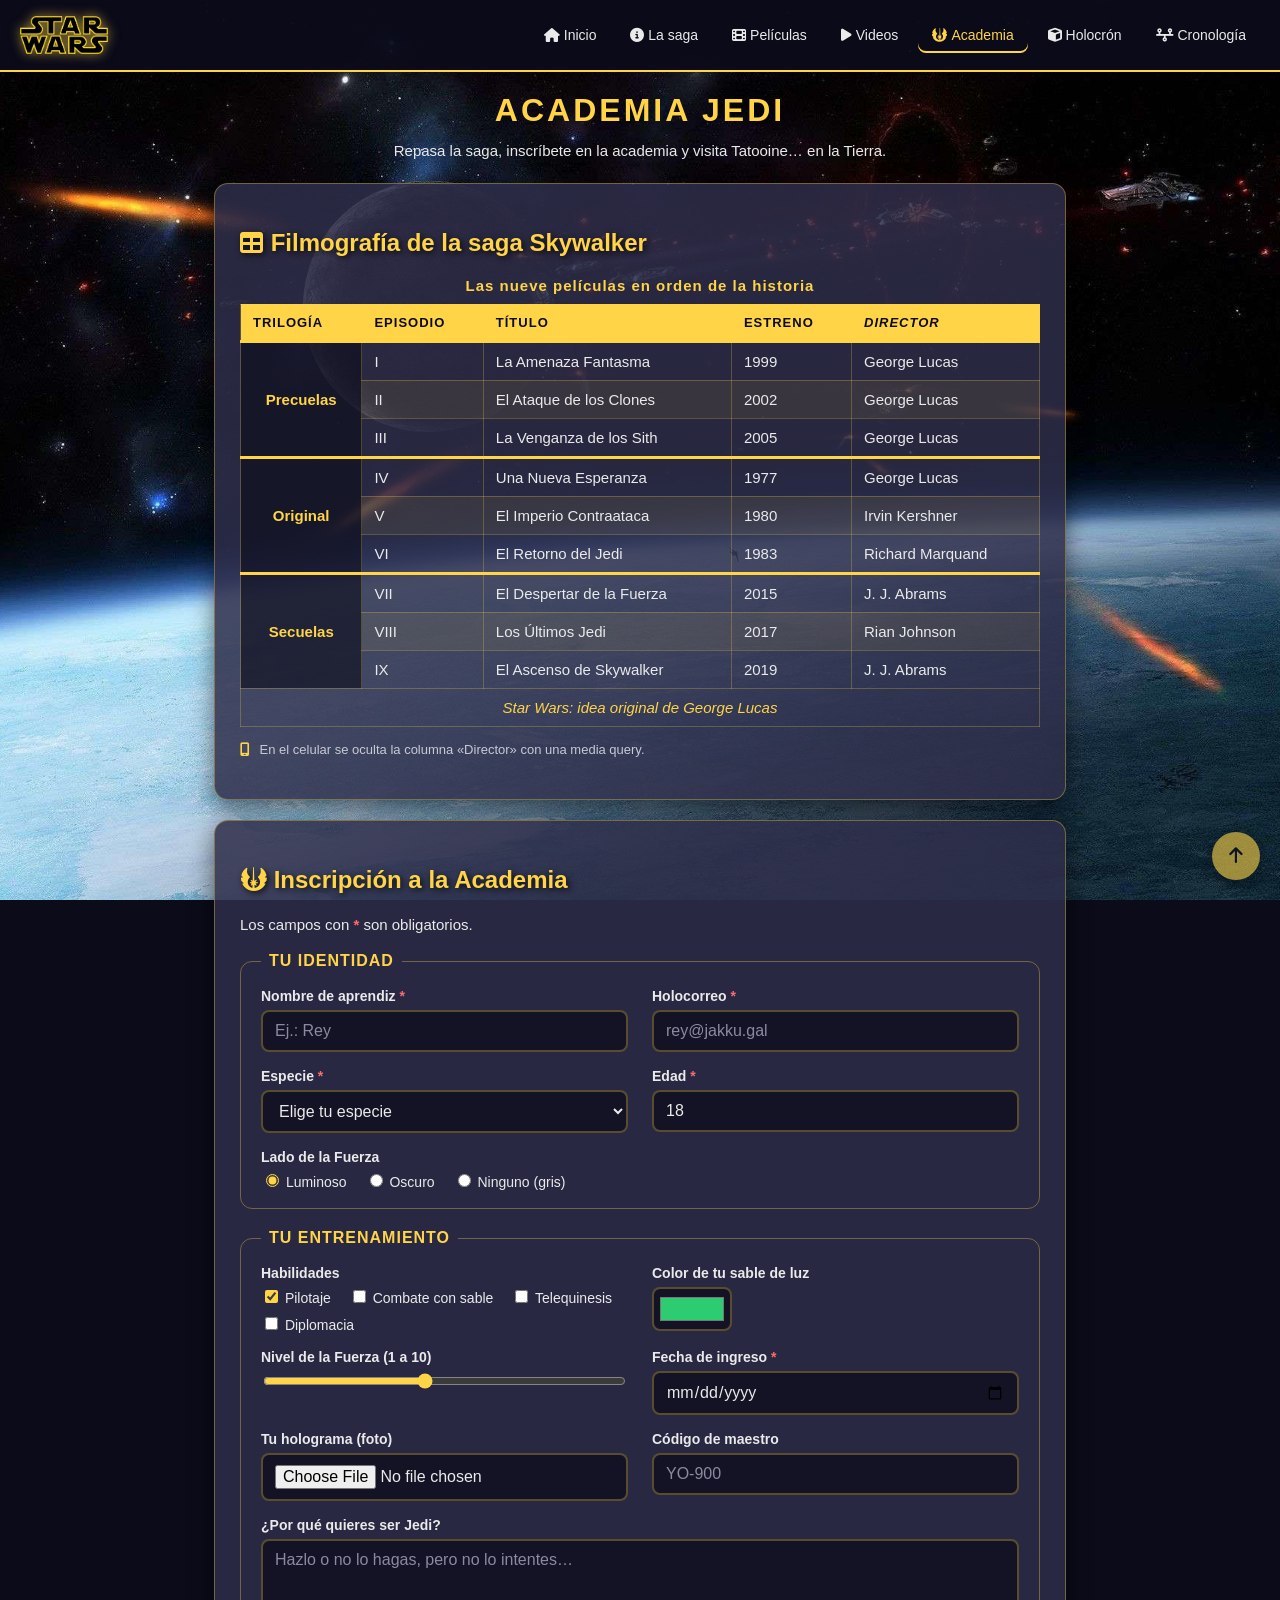
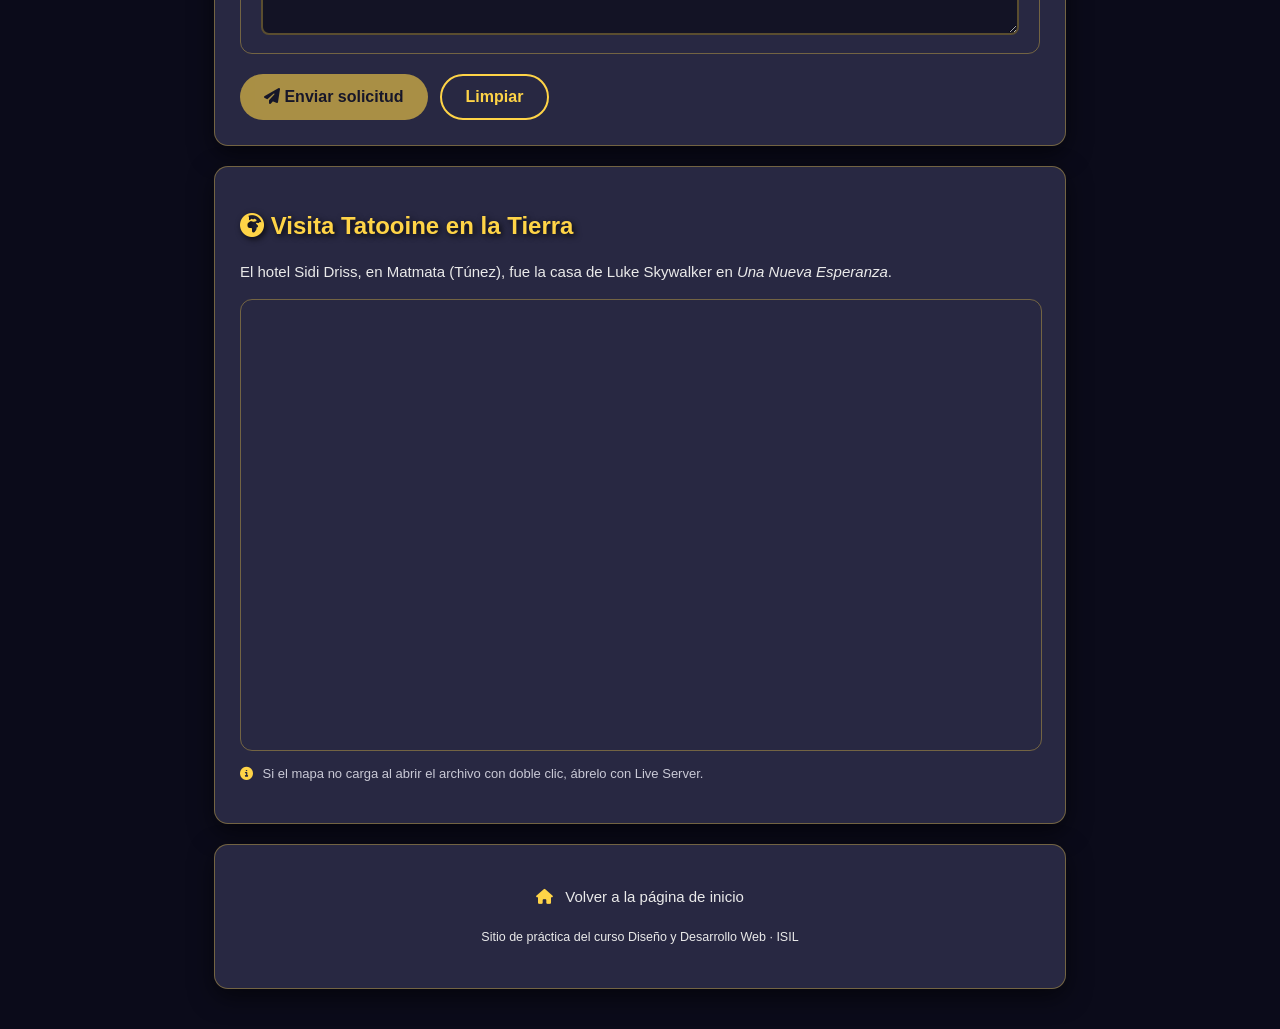
==== commit 20b78c7a: "Sesión 11: animaciones con keyframes, media queries y plugins de jQuery" ====
--- a/pages/academia.html
+++ b/pages/academia.html
@@ -50,6 +50,8 @@
         <!-- S10 · página nueva -->
         <li><a href="holocron.html">
           <i class="fa-solid fa-cube" aria-hidden="true"></i> Holocrón</a></li>
+        <!-- S11 · página nueva -->
+        <li><a href="cronologia.html"><i class="fa-solid fa-timeline" aria-hidden="true"></i> Cronología</a></li>
       </ul>
     </nav>
   </header>
